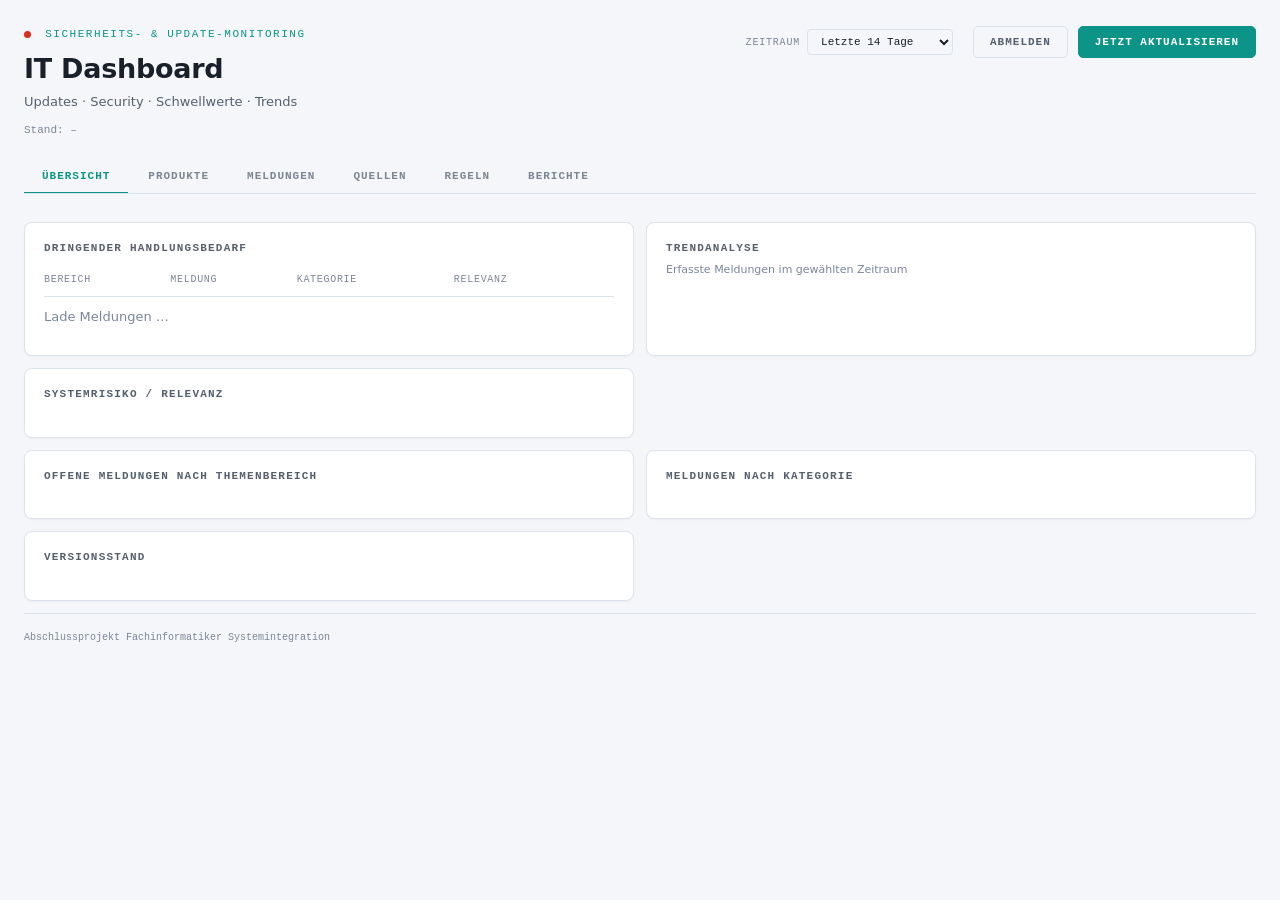
==== frontend/index.html @ 845174bd "Zentrale IT-Informationsplattform" ====
<!DOCTYPE html>
<html lang="de">
<head>
    <meta charset="UTF-8">
    <meta name="viewport" content="width=device-width, initial-scale=1.0">
    <title>IT Dashboard</title>
    <link rel="stylesheet" href="css/style.css?v=6">
</head>
<body>

<header class="kopf">
    <div>
        <p class="kopf__rubrik">
            <span id="verbindung" class="punkt" title="Verbindung zum Server"></span>
            Sicherheits- &amp; Update-Monitoring
        </p>
        <h1 class="kopf__titel">IT Dashboard</h1>
        <p class="kopf__unterzeile">Updates &middot; Security &middot; Schwellwerte &middot; Trends</p>
        <p class="kopf__stand">Stand: <span id="stand">&ndash;</span></p>
    </div>

    <div class="kopf__bedienung">
        <label class="kopf__zeitraum">
            <span>Zeitraum</span>
            <select id="zeitraum" class="auswahl">
                <option value="tag:14" selected>Letzte 14 Tage</option>
                <option value="tag:30">Letzte 30 Tage</option>
                <option value="woche:8">Letzte 8 Wochen</option>
                <option value="woche:12">Letzte 12 Wochen</option>
            </select>
        </label>
        <span class="kopf__benutzer" id="benutzer"></span>
        <button class="schalter schalter--rand" id="abmelden" type="button">Abmelden</button>
        <button class="schalter schalter--aktion" id="aktualisieren" type="button">
            Jetzt aktualisieren
        </button>
    </div>
</header>

<nav class="reiter" role="tablist" aria-label="Bereiche">
    <button class="reiter__knopf reiter__knopf--aktiv" role="tab" data-bereich="uebersicht">Übersicht</button>
    <button class="reiter__knopf" role="tab" data-bereich="produkte">Produkte</button>
    <button class="reiter__knopf" role="tab" data-bereich="meldungen">Meldungen</button>
    <button class="reiter__knopf" role="tab" data-bereich="quellen">Quellen</button>
    <button class="reiter__knopf" role="tab" data-bereich="regeln">Regeln</button>
    <button class="reiter__knopf" role="tab" data-bereich="berichte">Berichte</button>
</nav>

<div class="bereich" id="bereich-uebersicht">

<section class="kennzahlen" id="kennzahlen" aria-label="Kennzahlen"></section>

<section class="raster raster--oben">

    <article class="tafel">
        <h2 class="tafel__titel">Dringender Handlungsbedarf</h2>
        <div class="tafel__inhalt">
            <table class="liste">
                <thead>
                    <tr>
                        <th>Bereich</th>
                        <th>Meldung</th>
                        <th>Kategorie</th>
                        <th>Relevanz</th>
                        <th></th>
                    </tr>
                </thead>
                <tbody id="meldungen">
                    <tr><td colspan="5" class="platzhalter">Lade Meldungen &hellip;</td></tr>
                </tbody>
            </table>
        </div>
    </article>

    <article class="tafel">
        <h2 class="tafel__titel">Trendanalyse</h2>
        <p class="tafel__hinweis" id="trendHinweis">Erfasste Meldungen im gewählten Zeitraum</p>
        <div class="tafel__inhalt" id="trend"></div>
    </article>

    <article class="tafel">
        <h2 class="tafel__titel">Systemrisiko / Relevanz</h2>
        <div class="tafel__inhalt" id="risiko"></div>
    </article>

</section>

<section class="raster raster--unten">

    <article class="tafel">
        <h2 class="tafel__titel">Offene Meldungen nach Themenbereich</h2>
        <div class="tafel__inhalt" id="nachSystem"></div>
    </article>

    <article class="tafel">
        <h2 class="tafel__titel">Meldungen nach Kategorie</h2>
        <div class="tafel__inhalt tafel__inhalt--mittig" id="nachKategorie"></div>
    </article>

    <article class="tafel">
        <h2 class="tafel__titel">Versionsstand</h2>
        <div class="tafel__inhalt" id="systeme"></div>
    </article>

</section>

</div><!-- Ende Übersicht -->

<!-- ---------------------------------------------------------------- -->
<div class="bereich" id="bereich-produkte" hidden>
    <article class="tafel">
        <h2 class="tafel__titel">Überwachte Produkte und Herkunft der Versionsangabe</h2>
        <p class="tafel__hinweis">
            Die Spalte „Quelle" zeigt, woher der Versionsstand stammt. Über den
            Verweis lässt sich die Angabe beim Hersteller nachvollziehen.
        </p>
        <div class="tafel__inhalt" id="produkte"></div>
    </article>
</div>

<!-- ---------------------------------------------------------------- -->
<div class="bereich" id="bereich-meldungen" hidden>
    <article class="tafel">
        <h2 class="tafel__titel">Alle Meldungen</h2>
        <p class="tafel__hinweis">
            Automatisch erfasste Hersteller-, Update- und Sicherheitsmeldungen.
            Die Einstufung erfolgt nach CVSS, sofern der Anbieter eine
            Bewertung mitliefert, sonst anhand von Kategorie und Inhalt.
        </p>
        <div class="werkzeugleiste">
            <label class="werkzeugleiste__feld">
                <span>Bereich</span>
                <select id="filterBereich" class="auswahl">
                    <option value="">alle</option>
                </select>
            </label>
            <label class="werkzeugleiste__feld">
                <span>Kategorie</span>
                <select id="filterKategorie" class="auswahl">
                    <option value="">alle</option>
                    <option value="cve">CVE</option>
                    <option value="sicherheitswarnung">Sicherheitswarnung</option>
                    <option value="update">Update</option>
                    <option value="eol">Supportende</option>
                    <option value="produktinformation">Produktinformation</option>
                </select>
            </label>
            <label class="werkzeugleiste__feld">
                <span>Relevanz</span>
                <select id="filterRelevanz" class="auswahl">
                    <option value="">alle</option>
                    <option value="kritisch">kritisch</option>
                    <option value="hoch">hoch</option>
                    <option value="mittel">mittel</option>
                    <option value="info">info</option>
                </select>
            </label>
            <label class="werkzeugleiste__feld">
                <input type="checkbox" id="filterUngelesen" checked>
                <span>nur unbearbeitet</span>
            </label>
            <label class="werkzeugleiste__feld">
                <span>Suche</span>
                <input type="search" id="filterSuche" class="auswahl" placeholder="Titel oder Text">
            </label>
        </div>
        <div class="tafel__inhalt" id="alleMeldungen"></div>
    </article>
</div>

<!-- ---------------------------------------------------------------- -->
<div class="bereich" id="bereich-quellen" hidden>
    <article class="tafel">
        <h2 class="tafel__titel">Zustand der Informationsquellen</h2>
        <p class="tafel__hinweis">
            Eine Quelle gilt als gestört, sobald drei Abfragen in Folge
            fehlschlagen, und als veraltet, wenn seit dem letzten Erfolg mehr
            als das Dreifache des Prüfintervalls vergangen ist. Eine nicht
            erreichbare Quelle erzeugt bewusst keine Meldung.
        </p>
        <div class="tafel__inhalt" id="quellen"></div>
    </article>

    <article class="tafel" style="margin-top:12px">
        <h2 class="tafel__titel">Protokoll der Abfragen</h2>
        <div class="werkzeugleiste">
            <label class="werkzeugleiste__feld">
                <input type="checkbox" id="filterNurFehler" checked>
                <span>nur fehlgeschlagene</span>
            </label>
        </div>
        <div class="tafel__inhalt" id="quellenprotokoll"></div>
    </article>
</div>

<!-- ---------------------------------------------------------------- -->
<div class="bereich" id="bereich-regeln" hidden>
    <article class="tafel">
        <h2 class="tafel__titel">Schwellwerte</h2>
        <p class="tafel__hinweis">
            Eine Obergrenze löst bei Überschreitung aus, eine Untergrenze bei
            Unterschreitung. Die Bewertung erfolgt in der Datenbanksicht
            <code>v_metrikstatus</code>.
        </p>
        <div class="tafel__inhalt" id="regeln"></div>
    </article>
</div>

<!-- ---------------------------------------------------------------- -->
<div class="bereich" id="bereich-berichte" hidden>
    <article class="tafel">
        <h2 class="tafel__titel">Bericht zum Betriebszustand</h2>
        <div class="werkzeugleiste">
            <button class="schalter schalter--rand" id="berichtDrucken" type="button">Drucken</button>
        </div>
        <div class="tafel__inhalt" id="bericht"></div>
    </article>
</div>

<footer class="fuss">
    <span>Abschlussprojekt Fachinformatiker Systemintegration</span>
    <span id="auftraege"></span>
</footer>

<div class="hinweisbox" id="hinweisbox" role="status" hidden></div>

<script src="js/api.js?v=6"></script>
<script src="js/diagramme.js?v=6"></script>
<script src="js/bereiche.js?v=6"></script>
<script src="js/app.js?v=6"></script>
</body>
</html>
---- frontend/css/style.css ----
/* =====================================================================
   IT Intelligence Dashboard
   Keine externen Schriften, Bibliotheken oder CDN-Einbindungen: die
   Anwendung muss im internen Netz ohne Internetzugang vollstaendig
   funktionieren. Alle Diagramme werden als SVG selbst erzeugt.
   ===================================================================== */

:root {
    /* Flaechen */
    --grund:        #f4f6f9;
    --flaeche:      #ffffff;
    --flaeche-hoch: #eef1f6;
    --linie:        #dde3ec;

    /* Schrift. Die Kontrastwerte erfuellen die Stufe AA der
       Barrierefreiheitsrichtlinie WCAG gegenueber weissem Grund. */
    --text:         #1a2029;
    --text-leise:   #55606f;
    --text-still:   #7b8697;

    /* Statusfarben. Sie tragen Bedeutung und sind nie alleiniger Traeger:
       der Status steht zusaetzlich immer als Text daneben. */
    --akzent:       #0d9488;
    --akzent-hell:  #14b8a6;
    --kritisch:     #d92d20;
    --warnung:      #b45309;
    --info:         #5b52c4;

    /* Von den Diagrammen gelesen, damit Farben nur an einer Stelle
       festgelegt sind. */
    --diagramm-grund:  #ffffff;
    --diagramm-gitter: #e3e8f0;
    --diagramm-achse:  #7b8697;

    --radius:       8px;
    --schrift:      system-ui, -apple-system, "Segoe UI", Roboto, sans-serif;
    --mono:         ui-monospace, "Cascadia Mono", Consolas, "Courier New", monospace;
}

* { box-sizing: border-box; }

body {
    margin: 0;
    padding: 0 24px 24px;
    background: var(--grund);
    color: var(--text);
    font-family: var(--schrift);
    font-size: 14px;
    line-height: 1.5;
}

/* ---------- Kopfbereich ---------- */
.kopf {
    display: flex;
    align-items: flex-start;
    justify-content: space-between;
    gap: 24px;
    padding: 26px 0 22px;
}
.kopf__rubrik {
    margin: 0 0 6px;
    font-family: var(--mono);
    font-size: 11px;
    letter-spacing: 0.14em;
    text-transform: uppercase;
    color: var(--akzent);
}
.kopf__titel {
    margin: 0;
    font-size: 27px;
    font-weight: 600;
    letter-spacing: -0.01em;
}
.kopf__unterzeile { margin: 3px 0 0; font-size: 13px; color: var(--text-leise); }
.kopf__stand {
    margin: 10px 0 0;
    font-family: var(--mono);
    font-size: 11px;
    color: var(--text-still);
}

.punkt {
    display: inline-block;
    width: 7px; height: 7px;
    margin-right: 6px;
    border-radius: 50%;
    background: var(--akzent);
    vertical-align: middle;
}
.punkt--fehler { background: var(--kritisch); }

.kopf__bedienung { display: flex; align-items: center; gap: 10px; }
.kopf__benutzer {
    font-family: var(--mono);
    font-size: 11px;
    color: var(--text-still);
}

.schalter {
    padding: 9px 16px;
    font-family: var(--mono);
    font-size: 11px;
    font-weight: 600;
    letter-spacing: 0.09em;
    text-transform: uppercase;
    border-radius: 5px;
    cursor: pointer;
}
.schalter--rand {
    color: var(--text-leise);
    background: transparent;
    border: 1px solid var(--linie);
}
.schalter--rand:hover { color: var(--text); border-color: var(--text-still); }

.schalter--aktion {
    color: #ffffff;
    background: var(--akzent);
    border: 1px solid var(--akzent);
}
.schalter--aktion:hover:not(:disabled) { background: var(--akzent-hell); }
.schalter:disabled { opacity: 0.5; cursor: default; }

/* ---------- Kennzahlen ---------- */
.kennzahlen {
    display: grid;
    grid-template-columns: repeat(auto-fit, minmax(180px, 1fr));
    gap: 12px;
    margin-bottom: 12px;
}
.kennzahl {
    padding: 15px 17px;
    background: var(--flaeche);
    border: 1px solid var(--linie);
    border-radius: var(--radius);
    box-shadow: 0 1px 2px rgba(26, 32, 41, 0.04);
}
.kennzahl__beschriftung {
    font-family: var(--mono);
    font-size: 10px;
    letter-spacing: 0.1em;
    text-transform: uppercase;
    color: var(--text-still);
}
.kennzahl__wert {
    margin-top: 7px;
    font-family: var(--mono);
    font-size: 27px;
    font-weight: 700;
    line-height: 1.1;
}
.kennzahl__wert--kritisch { color: var(--kritisch); }
.kennzahl__wert--gut      { color: var(--akzent); }
.kennzahl__wert--klein    { font-size: 17px; }
.kennzahl__zusatz {
    margin-top: 5px;
    font-size: 11px;
    color: var(--text-still);
}

/* ---------- Raster der Tafeln ---------- */
.raster { display: grid; gap: 12px; margin-bottom: 12px; }
.raster--oben  { grid-template-columns: 1.15fr 1.3fr 1fr; }
.raster--unten { grid-template-columns: 1.15fr 1fr 1.3fr; }

.tafel {
    padding: 17px 19px 19px;
    background: var(--flaeche);
    border: 1px solid var(--linie);
    border-radius: var(--radius);
    box-shadow: 0 1px 2px rgba(26, 32, 41, 0.04);
    min-width: 0;               /* verhindert das Sprengen des Rasters */
}
.tafel__titel {
    margin: 0;
    font-family: var(--mono);
    font-size: 11px;
    font-weight: 600;
    letter-spacing: 0.11em;
    text-transform: uppercase;
    color: var(--text-leise);
}
.tafel__hinweis { margin: 5px 0 0; font-size: 11px; color: var(--text-still); }
.tafel__inhalt { margin-top: 15px; }
.tafel__inhalt--mittig { display: flex; flex-direction: column; align-items: center; }
.platzhalter { padding: 14px 0; color: var(--text-still); font-size: 13px; }

/* ---------- Tabelle der Meldungen ---------- */
.liste { width: 100%; border-collapse: collapse; }
.liste th {
    padding: 0 8px 9px 0;
    font-family: var(--mono);
    font-size: 10px;
    font-weight: 500;
    letter-spacing: 0.07em;
    text-transform: uppercase;
    text-align: left;
    color: var(--text-still);
    border-bottom: 1px solid var(--linie);
}
.liste td {
    padding: 10px 8px 10px 0;
    font-size: 13px;
    border-bottom: 1px solid var(--linie);
    vertical-align: middle;
}
.liste tr:last-child td { border-bottom: none; }
.liste__system { font-weight: 500; }
.liste__leise  { color: var(--text-leise); }
.liste__datum  { font-family: var(--mono); font-size: 11px; color: var(--text-leise); white-space: nowrap; }

.marke {
    display: inline-block;
    padding: 2px 8px;
    font-family: var(--mono);
    font-size: 10px;
    font-weight: 600;
    letter-spacing: 0.07em;
    text-transform: uppercase;
    border-radius: 3px;
    white-space: nowrap;
}
.marke--kritisch { color: var(--kritisch); background: rgba(217, 45, 32, 0.09); border: 1px solid rgba(217, 45, 32, 0.35); }
.marke--warnung  { color: var(--warnung);  background: rgba(180, 83, 9, 0.09); border: 1px solid rgba(180, 83, 9, 0.32); }
.marke--info     { color: var(--info);     background: rgba(91, 82, 196, 0.09); border: 1px solid rgba(91, 82, 196, 0.32); }
.marke--ok       { color: var(--akzent);   background: rgba(13, 148, 136, 0.10); border: 1px solid rgba(13, 148, 136, 0.35); }

.quittieren {
    padding: 3px 9px;
    font-family: var(--mono);
    font-size: 10px;
    color: var(--text-leise);
    background: transparent;
    border: 1px solid var(--linie);
    border-radius: 3px;
    cursor: pointer;
}
.quittieren:hover:not(:disabled) { color: var(--akzent); border-color: var(--akzent); }
.quittieren:disabled { opacity: 0.35; cursor: default; }

/* ---------- Rangliste Risiko ---------- */
.rang {
    display: grid;
    grid-template-columns: 22px 1fr 92px;
    align-items: center;
    gap: 10px;
    padding: 9px 0;
    border-bottom: 1px solid var(--linie);
}
.rang:last-child { border-bottom: none; }
.rang__nummer { font-family: var(--mono); font-size: 11px; color: var(--text-still); }
.rang__name   { font-size: 13px; }
.rang__balken { height: 4px; background: var(--flaeche-hoch); border-radius: 2px; overflow: hidden; }
.rang__fuellung { height: 100%; border-radius: 2px; }
.rang__wert   { margin-top: 4px; font-family: var(--mono); font-size: 11px; color: var(--text-leise); text-align: right; }

/* ---------- Balken nach System ---------- */
.balkenzeile {
    display: grid;
    grid-template-columns: 118px 1fr 26px;
    align-items: center;
    gap: 10px;
    margin-bottom: 9px;
}
.balkenzeile__name {
    font-size: 12px;
    color: var(--text-leise);
    text-align: right;
    overflow: hidden;
    text-overflow: ellipsis;
    white-space: nowrap;
}
.balkenzeile__spur { height: 15px; background: var(--flaeche-hoch); border-radius: 3px; }
.balkenzeile__wert { height: 100%; background: var(--kritisch); border-radius: 3px; }
.balkenzeile__zahl { font-family: var(--mono); font-size: 11px; color: var(--text-leise); }

/* ---------- Legende des Ringdiagramms ---------- */
.legende { width: 100%; margin-top: 16px; }
.legende__eintrag {
    display: flex;
    align-items: center;
    gap: 8px;
    padding: 4px 0;
    font-size: 12px;
}
.legende__farbe { width: 9px; height: 9px; border-radius: 2px; flex-shrink: 0; }
.legende__anteil { margin-left: auto; font-family: var(--mono); font-size: 11px; color: var(--text-leise); }

/* ---------- Versionsstand ---------- */
.version {
    display: grid;
    grid-template-columns: 1fr auto;
    align-items: center;
    gap: 12px;
    padding: 9px 0;
    border-bottom: 1px solid var(--linie);
}
.version:last-child { border-bottom: none; }
.version__name { font-size: 13px; }
.version__stand { margin-top: 2px; font-family: var(--mono); font-size: 11px; color: var(--text-still); }
.version__neu { color: var(--warnung); }
.version__neu--kritisch { color: var(--kritisch); }

/* ---------- Fusszeile und Hinweise ---------- */
.fuss {
    display: flex;
    justify-content: space-between;
    gap: 16px;
    padding-top: 16px;
    font-family: var(--mono);
    font-size: 10px;
    color: var(--text-still);
    border-top: 1px solid var(--linie);
}

.hinweisbox {
    position: fixed;
    right: 24px;
    bottom: 24px;
    max-width: 340px;
    padding: 13px 16px;
    font-size: 13px;
    background: var(--flaeche-hoch);
    border: 1px solid var(--linie);
    border-left: 3px solid var(--akzent);
    border-radius: 5px;
    box-shadow: 0 6px 20px rgba(26, 32, 41, 0.14);
}
.hinweisbox--fehler { border-left-color: var(--kritisch); }

/* ---------- Barrierefreiheit ---------- */
:focus-visible { outline: 2px solid var(--akzent); outline-offset: 2px; }

/* ---------- Kleinere Bildschirme ---------- */
@media (max-width: 1280px) {
    .raster--oben, .raster--unten { grid-template-columns: 1fr 1fr; }
}
@media (max-width: 820px) {
    body { padding: 0 14px 14px; }
    .kopf { flex-direction: column; gap: 14px; }
    .raster--oben, .raster--unten { grid-template-columns: 1fr; }
}

/* =====================================================================
   Anmeldeseite
   ===================================================================== */
.anmeldeseite {
    display: flex;
    align-items: center;
    justify-content: center;
    min-height: 100vh;
    padding: 20px;
}
.anmeldung {
    width: 100%;
    max-width: 340px;
    padding: 28px 26px 30px;
    background: var(--flaeche);
    border: 1px solid var(--linie);
    border-radius: var(--radius);
}
.anmeldung__marke { margin: 0; font-size: 20px; letter-spacing: 0.02em; }
.anmeldung__ort {
    margin: 4px 0 24px;
    font-family: var(--mono);
    font-size: 11px;
    letter-spacing: 0.08em;
    text-transform: uppercase;
    color: var(--akzent);
}

.feld { display: block; margin-bottom: 16px; }
.feld__beschriftung {
    display: block;
    margin-bottom: 6px;
    font-family: var(--mono);
    font-size: 10px;
    letter-spacing: 0.08em;
    text-transform: uppercase;
    color: var(--text-still);
}
.feld__eingabe {
    width: 100%;
    padding: 9px 11px;
    font: inherit;
    color: var(--text);
    background: var(--grund);
    border: 1px solid var(--linie);
    border-radius: 5px;
}
.feld__eingabe:focus { border-color: var(--akzent); outline: none; }

.anmeldung__fehler {
    margin: 0 0 14px;
    padding: 9px 11px;
    font-size: 13px;
    color: var(--kritisch);
    background: rgba(217, 45, 32, 0.08);
    border-radius: 4px;
}
.anmeldung .schalter { width: 100%; padding: 11px; }

/* =====================================================================
   Navigation und weitere Bereiche
   ===================================================================== */
.reiter {
    display: flex;
    gap: 2px;
    margin-bottom: 16px;
    border-bottom: 1px solid var(--linie);
    overflow-x: auto;
}
.reiter__knopf {
    padding: 10px 18px;
    font-family: var(--mono);
    font-size: 11px;
    font-weight: 600;
    letter-spacing: 0.09em;
    text-transform: uppercase;
    color: var(--text-still);
    background: transparent;
    border: none;
    border-bottom: 2px solid transparent;
    margin-bottom: -1px;
    cursor: pointer;
    white-space: nowrap;
}
.reiter__knopf:hover { color: var(--text-leise); }
.reiter__knopf--aktiv { color: var(--akzent); border-bottom-color: var(--akzent); }

/* ---------- Werkzeugleiste ---------- */
.werkzeugleiste {
    display: flex;
    flex-wrap: wrap;
    align-items: center;
    gap: 18px;
    margin-top: 14px;
    padding-bottom: 14px;
    border-bottom: 1px solid var(--linie);
}
.werkzeugleiste__feld {
    display: flex;
    align-items: center;
    gap: 8px;
    font-family: var(--mono);
    font-size: 10px;
    letter-spacing: 0.08em;
    text-transform: uppercase;
    color: var(--text-still);
}
.auswahl {
    padding: 5px 9px;
    font-family: var(--mono);
    font-size: 11px;
    color: var(--text);
    background: var(--grund);
    border: 1px solid var(--linie);
    border-radius: 4px;
}

/* ---------- Breite Datentabelle ---------- */
.datentabelle { width: 100%; border-collapse: collapse; }
.datentabelle th {
    padding: 0 10px 9px 0;
    font-family: var(--mono);
    font-size: 10px;
    font-weight: 500;
    letter-spacing: 0.07em;
    text-transform: uppercase;
    text-align: left;
    color: var(--text-still);
    border-bottom: 1px solid var(--linie);
    white-space: nowrap;
}
.datentabelle td {
    padding: 10px 10px 10px 0;
    font-size: 13px;
    border-bottom: 1px solid var(--linie);
    vertical-align: top;
}
.datentabelle tr:last-child td { border-bottom: none; }
.datentabelle .mono {
    font-family: var(--mono);
    font-size: 11px;
    color: var(--text-leise);
}
.datentabelle a { color: var(--akzent); text-decoration: none; }
.datentabelle a:hover { text-decoration: underline; }

.quellenzeile { display: flex; flex-direction: column; gap: 2px; }
.quellenzeile__art { font-size: 12px; }

/* ---------- Berichtsbereich ---------- */
.bericht__block { margin-bottom: 24px; }
.bericht__ueberschrift {
    margin: 0 0 10px;
    font-family: var(--mono);
    font-size: 10px;
    letter-spacing: 0.1em;
    text-transform: uppercase;
    color: var(--text-still);
}
.bericht__paare {
    display: grid;
    grid-template-columns: repeat(auto-fit, minmax(210px, 1fr));
    gap: 10px;
}
.bericht__paar {
    padding: 11px 13px;
    background: var(--flaeche-hoch);
    border-radius: 5px;
}
.bericht__wert { font-family: var(--mono); font-size: 19px; font-weight: 700; }
.bericht__beschriftung { margin-top: 3px; font-size: 11px; color: var(--text-still); }

@media print {
    .reiter, .kopf__bedienung, .werkzeugleiste, .fuss { display: none; }
    body { background: #fff; color: #000; padding: 0; }
    .tafel { border-color: #ccc; background: #fff; }
}

/* ---------- Hinweiskasten der Diagramme ---------- */
.zeigerhinweis {
    position: fixed;
    z-index: 100;
    min-width: 165px;
    padding: 9px 12px;
    background: var(--flaeche-hoch);
    border: 1px solid var(--linie);
    border-radius: 6px;
    box-shadow: 0 6px 20px rgba(26, 32, 41, 0.16);
    pointer-events: none;          /* darf den Zeiger nicht abfangen */
}
.zeigerhinweis__titel {
    margin-bottom: 6px;
    padding-bottom: 6px;
    font-family: var(--mono);
    font-size: 10px;
    letter-spacing: 0.08em;
    text-transform: uppercase;
    color: var(--text-leise);
    border-bottom: 1px solid var(--linie);
}
.zeigerhinweis__zeile {
    display: flex;
    align-items: center;
    gap: 7px;
    padding: 2px 0;
    font-size: 12px;
    color: var(--text-leise);
}
.zeigerhinweis__farbe {
    width: 8px; height: 8px;
    border-radius: 2px;
    flex-shrink: 0;
}
.zeigerhinweis__wert {
    margin-left: auto;
    padding-left: 14px;
    font-family: var(--mono);
    color: var(--text);
}

/* ---------- Zeitraumauswahl im Kopfbereich ---------- */
.kopf__zeitraum {
    display: flex;
    align-items: center;
    gap: 7px;
    font-family: var(--mono);
    font-size: 10px;
    letter-spacing: 0.08em;
    text-transform: uppercase;
    color: var(--text-still);
}
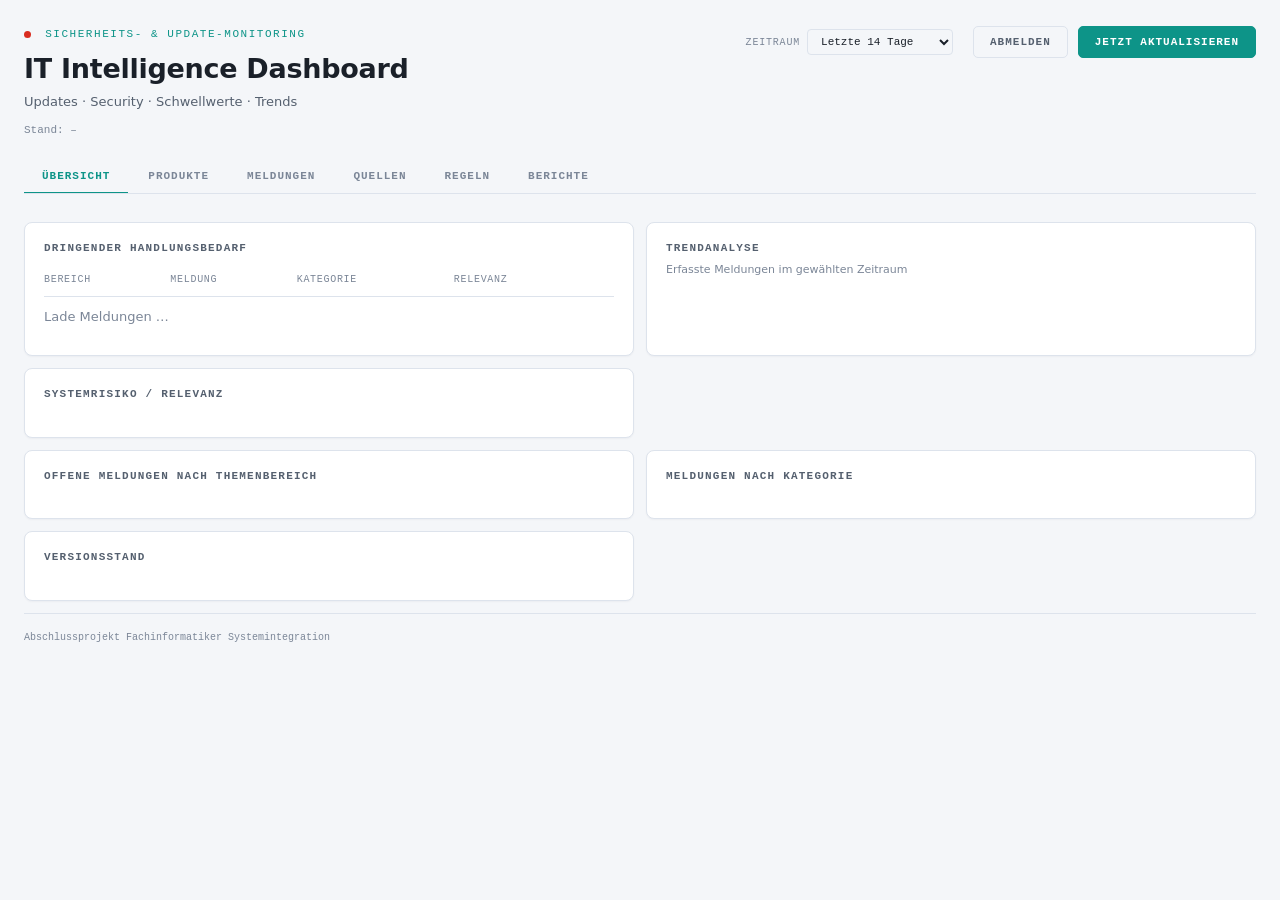
==== commit 72745b53: "Neue Version nginx-conf" ====
--- a/frontend/index.html
+++ b/frontend/index.html
@@ -3,7 +3,7 @@
 <head>
     <meta charset="UTF-8">
     <meta name="viewport" content="width=device-width, initial-scale=1.0">
-    <title>IT Dashboard</title>
+    <title>IT Intelligence Dashboard</title>
     <link rel="stylesheet" href="css/style.css?v=6">
 </head>
 <body>
@@ -14,7 +14,7 @@
             <span id="verbindung" class="punkt" title="Verbindung zum Server"></span>
             Sicherheits- &amp; Update-Monitoring
         </p>
-        <h1 class="kopf__titel">IT Dashboard</h1>
+        <h1 class="kopf__titel">IT Intelligence Dashboard</h1>
         <p class="kopf__unterzeile">Updates &middot; Security &middot; Schwellwerte &middot; Trends</p>
         <p class="kopf__stand">Stand: <span id="stand">&ndash;</span></p>
     </div>
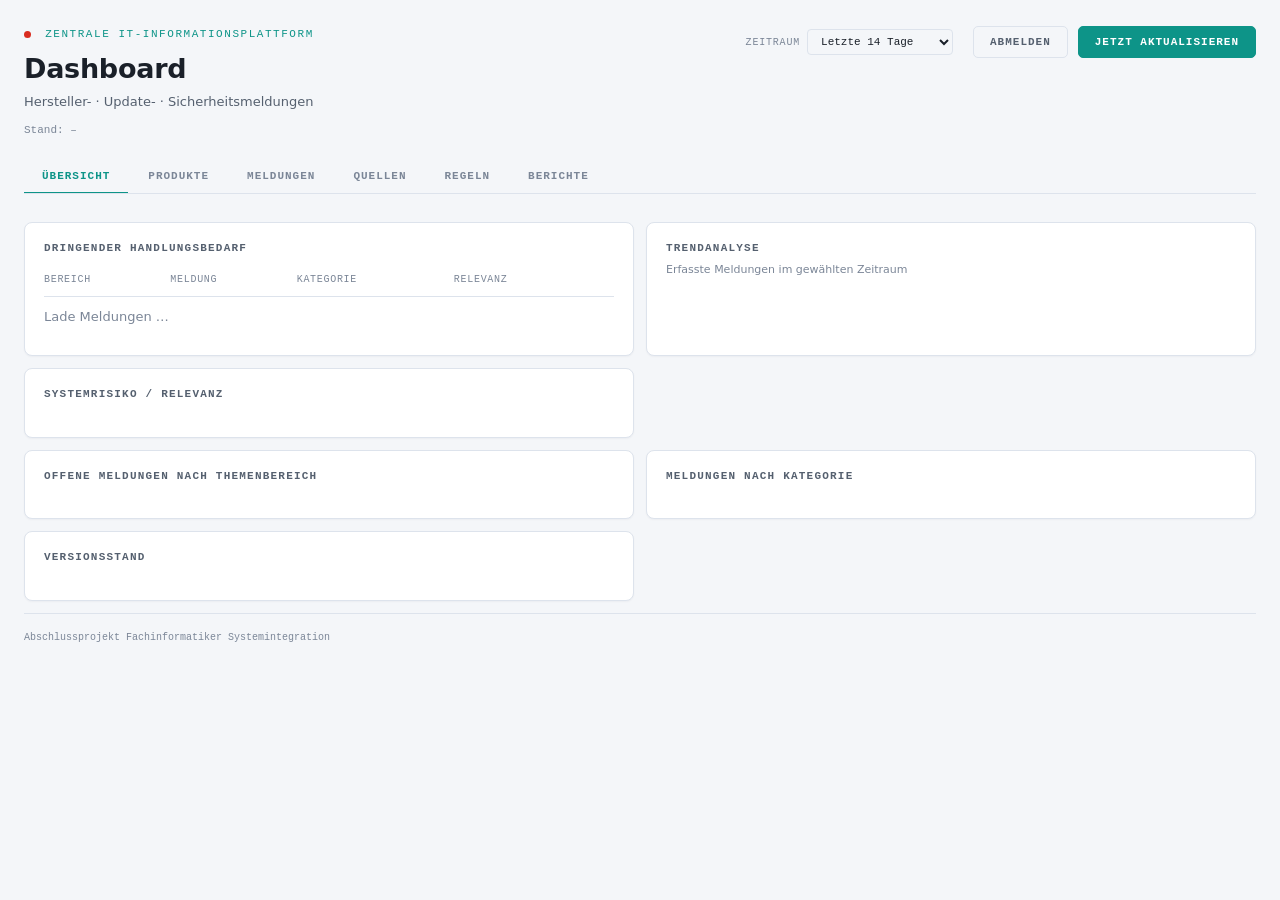
==== commit 3cd81fe7: "Bezeichnungen an den Projektantrag angepasst" ====
--- a/frontend/index.html
+++ b/frontend/index.html
@@ -3,8 +3,8 @@
 <head>
     <meta charset="UTF-8">
     <meta name="viewport" content="width=device-width, initial-scale=1.0">
-    <title>IT Intelligence Dashboard</title>
-    <link rel="stylesheet" href="css/style.css?v=6">
+    <title>Dashboard</title>
+    <link rel="stylesheet" href="css/style.css?v=7">
 </head>
 <body>
 
@@ -12,10 +12,10 @@
     <div>
         <p class="kopf__rubrik">
             <span id="verbindung" class="punkt" title="Verbindung zum Server"></span>
-            Sicherheits- &amp; Update-Monitoring
-        </p>
-        <h1 class="kopf__titel">IT Intelligence Dashboard</h1>
-        <p class="kopf__unterzeile">Updates &middot; Security &middot; Schwellwerte &middot; Trends</p>
+            Zentrale IT-Informationsplattform
+        </p>
+        <h1 class="kopf__titel">Dashboard</h1>
+        <p class="kopf__unterzeile">Hersteller- &middot; Update- &middot; Sicherheitsmeldungen</p>
         <p class="kopf__stand">Stand: <span id="stand">&ndash;</span></p>
     </div>
 
@@ -224,9 +224,9 @@
 
 <div class="hinweisbox" id="hinweisbox" role="status" hidden></div>
 
-<script src="js/api.js?v=6"></script>
-<script src="js/diagramme.js?v=6"></script>
-<script src="js/bereiche.js?v=6"></script>
-<script src="js/app.js?v=6"></script>
+<script src="js/api.js?v=7"></script>
+<script src="js/diagramme.js?v=7"></script>
+<script src="js/bereiche.js?v=7"></script>
+<script src="js/app.js?v=7"></script>
 </body>
 </html>
--- a/frontend/css/style.css
+++ b/frontend/css/style.css
@@ -1,5 +1,5 @@
 /* =====================================================================
-   IT Intelligence Dashboard
+   Dashboard – zentrale IT-Informationsplattform
    Keine externen Schriften, Bibliotheken oder CDN-Einbindungen: die
    Anwendung muss im internen Netz ohne Internetzugang vollstaendig
    funktionieren. Alle Diagramme werden als SVG selbst erzeugt.
